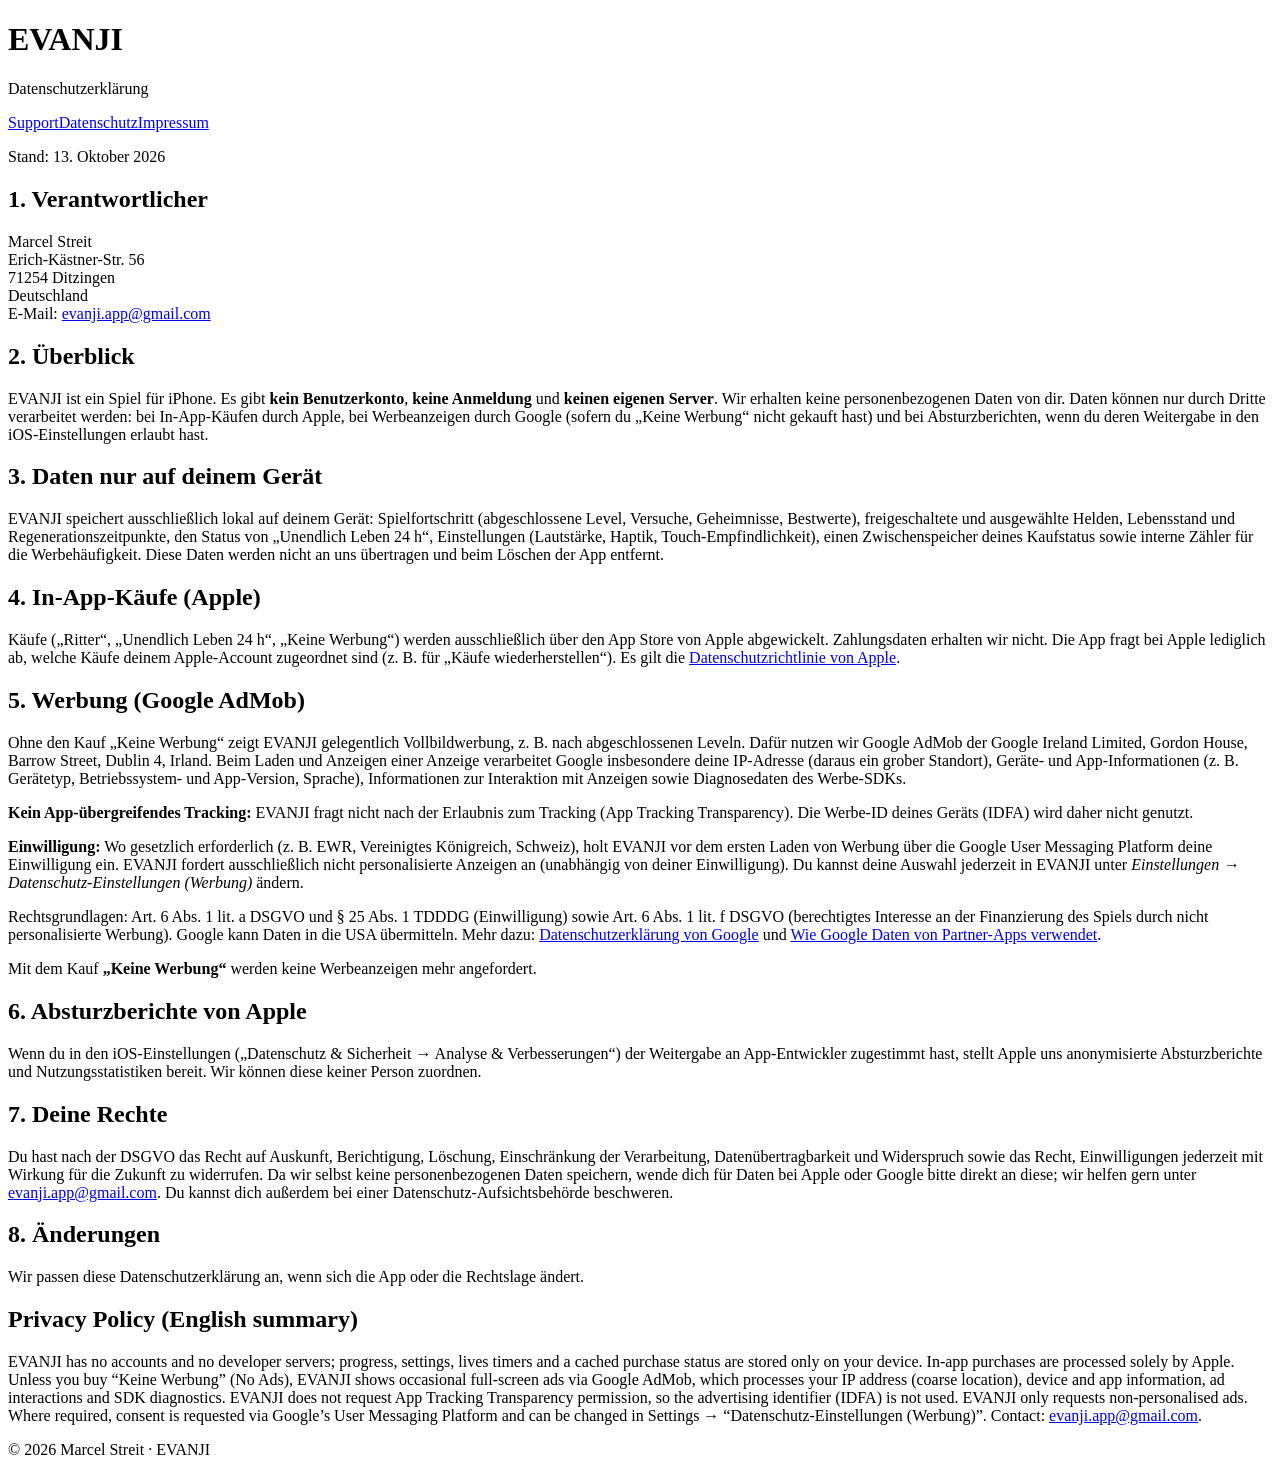
==== datenschutz.html @ aca03894 "EVANJI website: datenschutz.html" ====
<!doctype html>
<html lang="de">
<head>
<meta charset="utf-8">
<meta name="viewport" content="width=device-width, initial-scale=1">
<title>EVANJI – Datenschutzerklärung</title>
<link rel="stylesheet" href="style.css">
</head>
<body>
<header><h1>EVANJI</h1><p>Datenschutzerklärung</p></header>
<nav><a href="index.html">Support</a><a href="datenschutz.html">Datenschutz</a><a href="impressum.html">Impressum</a></nav>
<main>
<p class="note">Stand: 13. Oktober 2026</p>

<section>
<h2>1. Verantwortlicher</h2>
<p>Marcel Streit<br>Erich-Kästner-Str. 56<br>71254 Ditzingen<br>Deutschland<br>E-Mail: <a href="mailto:evanji.app@gmail.com">evanji.app@gmail.com</a></p>
</section>

<section>
<h2>2. Überblick</h2>
<p>EVANJI ist ein Spiel für iPhone. Es gibt <strong>kein Benutzerkonto</strong>, <strong>keine Anmeldung</strong> und
<strong>keinen eigenen Server</strong>. Wir erhalten keine personenbezogenen Daten von dir. Daten können nur durch Dritte
verarbeitet werden: bei In-App-Käufen durch Apple, bei Werbeanzeigen durch Google (sofern du „Keine Werbung“ nicht gekauft
hast) und bei Absturzberichten, wenn du deren Weitergabe in den iOS-Einstellungen erlaubt hast.</p>
</section>

<section>
<h2>3. Daten nur auf deinem Gerät</h2>
<p>EVANJI speichert ausschließlich lokal auf deinem Gerät: Spielfortschritt (abgeschlossene Level, Versuche, Geheimnisse,
Bestwerte), freigeschaltete und ausgewählte Helden, Lebensstand und Regenerationszeitpunkte, den Status von „Unendlich
Leben 24 h“, Einstellungen (Lautstärke, Haptik, Touch-Empfindlichkeit), einen Zwischenspeicher deines Kaufstatus sowie
interne Zähler für die Werbehäufigkeit. Diese Daten werden nicht an uns übertragen und beim Löschen der App entfernt.</p>
</section>

<section>
<h2>4. In-App-Käufe (Apple)</h2>
<p>Käufe („Ritter“, „Unendlich Leben 24 h“, „Keine Werbung“) werden ausschließlich über den App Store von Apple
abgewickelt. Zahlungsdaten erhalten wir nicht. Die App fragt bei Apple lediglich ab, welche Käufe deinem Apple-Account
zugeordnet sind (z. B. für „Käufe wiederherstellen“). Es gilt die
<a href="https://www.apple.com/legal/privacy/">Datenschutzrichtlinie von Apple</a>.</p>
</section>

<section>
<h2>5. Werbung (Google AdMob)</h2>
<p>Ohne den Kauf „Keine Werbung“ zeigt EVANJI gelegentlich Vollbildwerbung, z. B. nach abgeschlossenen Leveln. Dafür
nutzen wir Google AdMob der Google Ireland Limited, Gordon House, Barrow Street, Dublin 4, Irland. Beim Laden und Anzeigen
einer Anzeige verarbeitet Google insbesondere deine IP-Adresse (daraus ein grober Standort), Geräte- und App-Informationen
(z. B. Gerätetyp, Betriebssystem- und App-Version, Sprache), Informationen zur Interaktion mit Anzeigen sowie
Diagnosedaten des Werbe-SDKs.</p>
<p><strong>Kein App-übergreifendes Tracking:</strong> EVANJI fragt nicht nach der Erlaubnis zum Tracking (App Tracking
Transparency). Die Werbe-ID deines Geräts (IDFA) wird daher nicht genutzt.</p>
<p><strong>Einwilligung:</strong> Wo gesetzlich erforderlich (z. B. EWR, Vereinigtes Königreich, Schweiz), holt EVANJI vor dem
ersten Laden von Werbung über die Google User Messaging Platform deine Einwilligung ein. EVANJI fordert ausschließlich nicht
personalisierte Anzeigen an (unabhängig von deiner Einwilligung). Du kannst deine Auswahl jederzeit in EVANJI unter
<em>Einstellungen → Datenschutz-Einstellungen (Werbung)</em> ändern.</p>
<p>Rechtsgrundlagen: Art. 6 Abs. 1 lit. a DSGVO und § 25 Abs. 1 TDDDG (Einwilligung) sowie Art. 6 Abs. 1 lit. f DSGVO
(berechtigtes Interesse an der Finanzierung des Spiels durch nicht personalisierte Werbung). Google kann Daten in die USA
übermitteln. Mehr dazu: <a href="https://policies.google.com/privacy">Datenschutzerklärung von Google</a> und
<a href="https://policies.google.com/technologies/partner-sites">Wie Google Daten von Partner-Apps verwendet</a>.</p>
<p>Mit dem Kauf <strong>„Keine Werbung“</strong> werden keine Werbeanzeigen mehr angefordert.</p>
</section>

<section>
<h2>6. Absturzberichte von Apple</h2>
<p>Wenn du in den iOS-Einstellungen („Datenschutz &amp; Sicherheit → Analyse &amp; Verbesserungen“) der Weitergabe an
App-Entwickler zugestimmt hast, stellt Apple uns anonymisierte Absturzberichte und Nutzungsstatistiken bereit. Wir können
diese keiner Person zuordnen.</p>
</section>

<section>
<h2>7. Deine Rechte</h2>
<p>Du hast nach der DSGVO das Recht auf Auskunft, Berichtigung, Löschung, Einschränkung der Verarbeitung,
Datenübertragbarkeit und Widerspruch sowie das Recht, Einwilligungen jederzeit mit Wirkung für die Zukunft zu widerrufen.
Da wir selbst keine personenbezogenen Daten speichern, wende dich für Daten bei Apple oder Google bitte direkt an diese;
wir helfen gern unter <a href="mailto:evanji.app@gmail.com">evanji.app@gmail.com</a>. Du kannst dich außerdem bei einer
Datenschutz-Aufsichtsbehörde beschweren.</p>
</section>

<section>
<h2>8. Änderungen</h2>
<p>Wir passen diese Datenschutzerklärung an, wenn sich die App oder die Rechtslage ändert.</p>
</section>

<section lang="en">
<h2>Privacy Policy (English summary)</h2>
<p>EVANJI has no accounts and no developer servers; progress, settings, lives timers and a cached purchase status are
stored only on your device. In-app purchases are processed solely by Apple. Unless you buy “Keine Werbung” (No Ads),
EVANJI shows occasional full-screen ads via Google AdMob, which processes your IP address (coarse location), device and
app information, ad interactions and SDK diagnostics. EVANJI does not request App Tracking Transparency permission, so
the advertising identifier (IDFA) is not used. EVANJI only requests non-personalised ads. Where required, consent is requested via Google’s User Messaging Platform
and can be changed in Settings → “Datenschutz-Einstellungen (Werbung)”. Contact: <a href="mailto:evanji.app@gmail.com">evanji.app@gmail.com</a>.</p>
</section>
</main>
<footer>© 2026 Marcel Streit · EVANJI</footer>
</body>
</html>
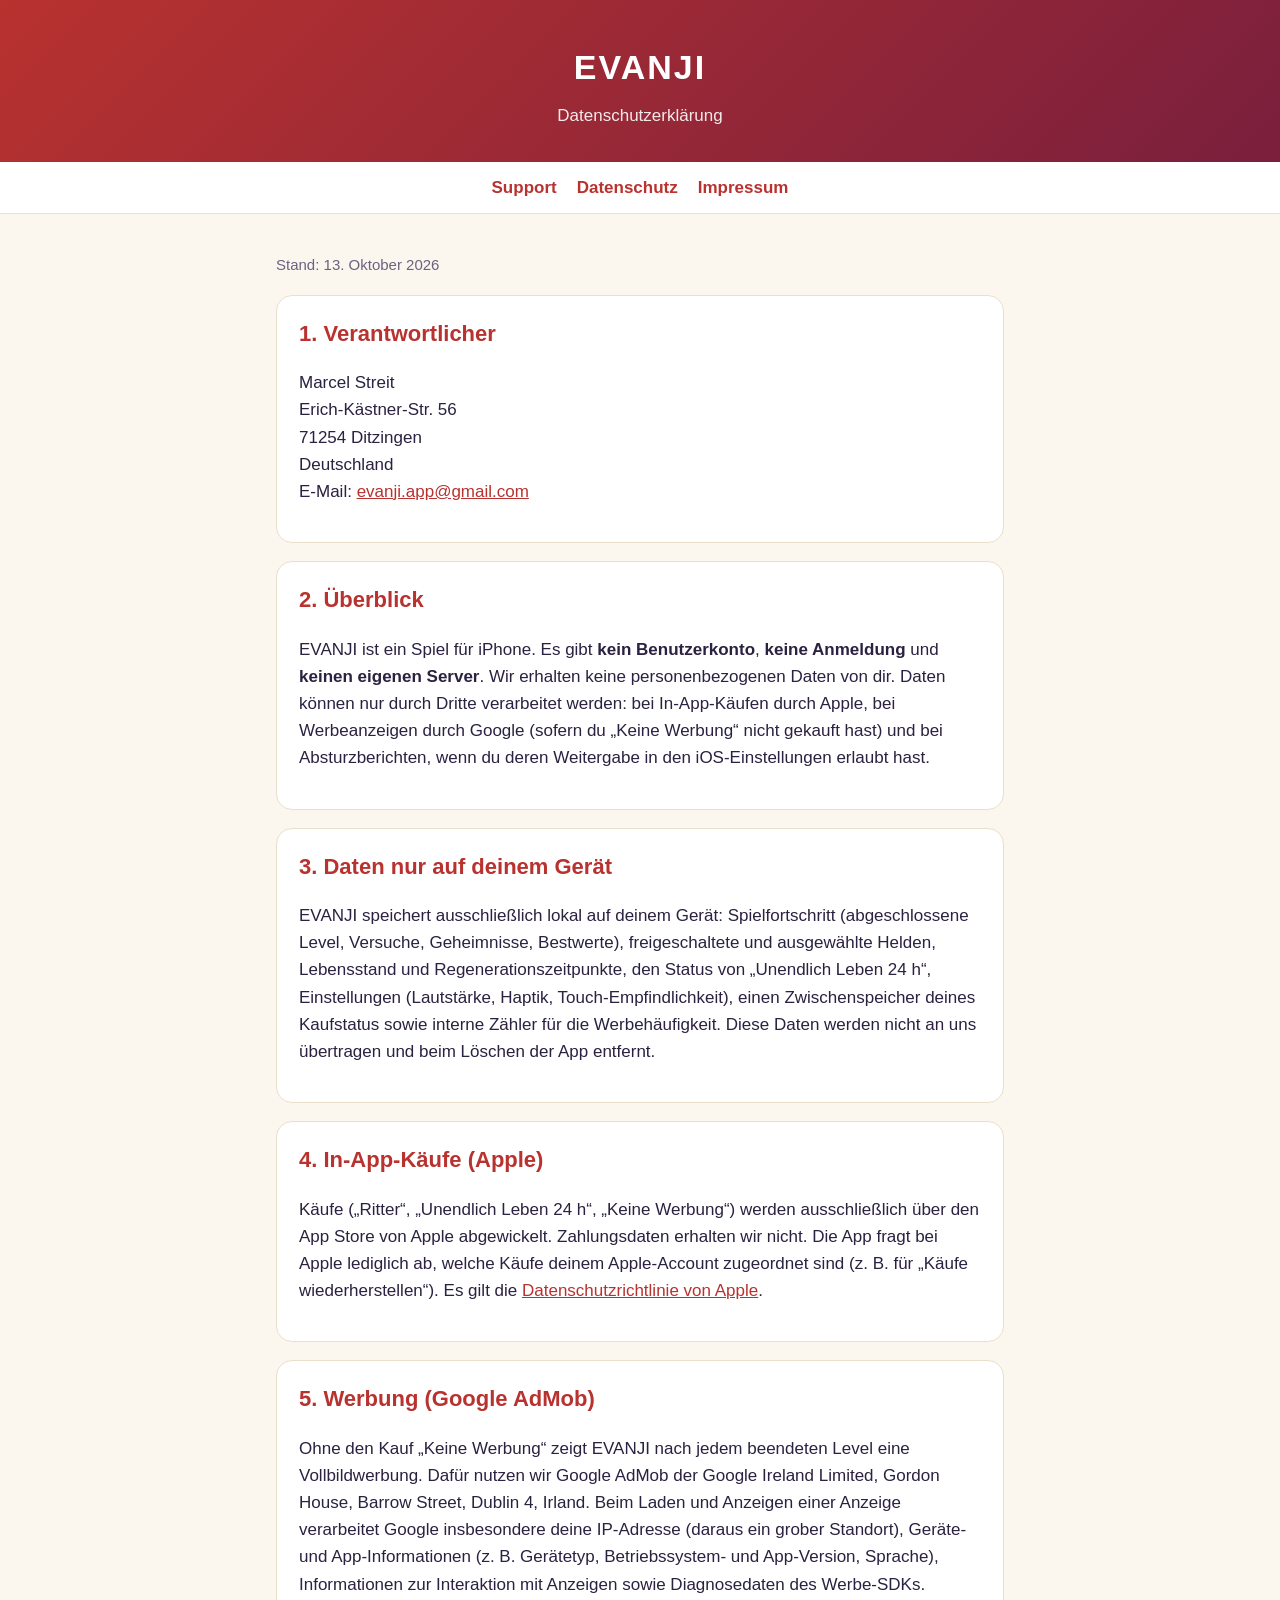
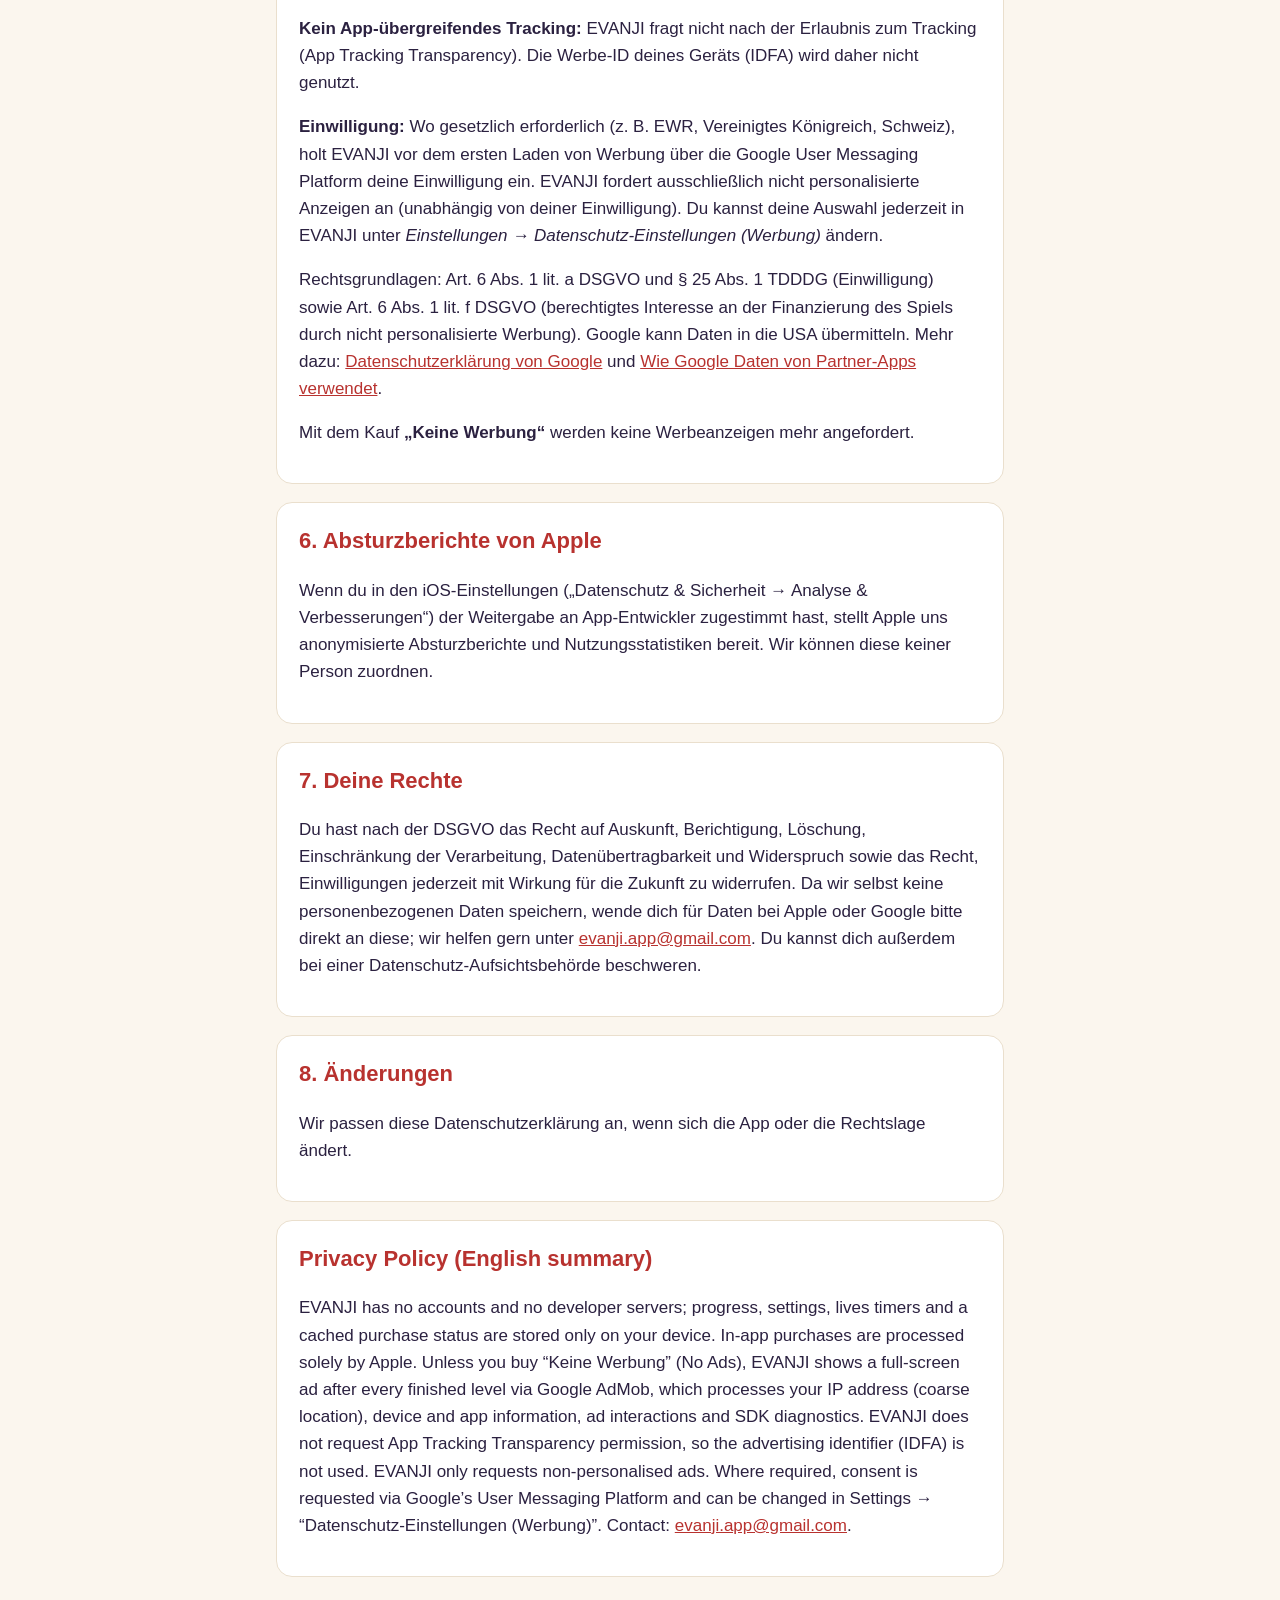
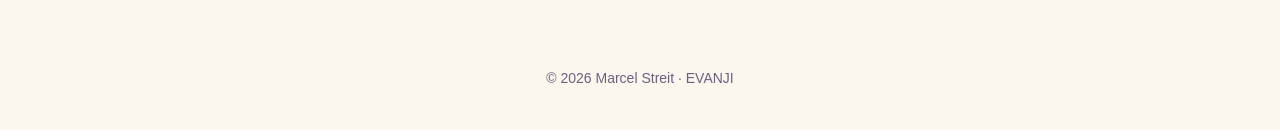
==== commit 01fb2546: "Datenschutz: Werbung nach jedem beendeten Level" ====
--- a/datenschutz.html
+++ b/datenschutz.html
@@ -43,7 +43,7 @@
 
 <section>
 <h2>5. Werbung (Google AdMob)</h2>
-<p>Ohne den Kauf „Keine Werbung“ zeigt EVANJI gelegentlich Vollbildwerbung, z. B. nach abgeschlossenen Leveln. Dafür
+<p>Ohne den Kauf „Keine Werbung“ zeigt EVANJI nach jedem beendeten Level eine Vollbildwerbung. Dafür
 nutzen wir Google AdMob der Google Ireland Limited, Gordon House, Barrow Street, Dublin 4, Irland. Beim Laden und Anzeigen
 einer Anzeige verarbeitet Google insbesondere deine IP-Adresse (daraus ein grober Standort), Geräte- und App-Informationen
 (z. B. Gerätetyp, Betriebssystem- und App-Version, Sprache), Informationen zur Interaktion mit Anzeigen sowie
@@ -86,7 +86,7 @@
 <h2>Privacy Policy (English summary)</h2>
 <p>EVANJI has no accounts and no developer servers; progress, settings, lives timers and a cached purchase status are
 stored only on your device. In-app purchases are processed solely by Apple. Unless you buy “Keine Werbung” (No Ads),
-EVANJI shows occasional full-screen ads via Google AdMob, which processes your IP address (coarse location), device and
+EVANJI shows a full-screen ad after every finished level via Google AdMob, which processes your IP address (coarse location), device and
 app information, ad interactions and SDK diagnostics. EVANJI does not request App Tracking Transparency permission, so
 the advertising identifier (IDFA) is not used. EVANJI only requests non-personalised ads. Where required, consent is requested via Google’s User Messaging Platform
 and can be changed in Settings → “Datenschutz-Einstellungen (Werbung)”. Contact: <a href="mailto:evanji.app@gmail.com">evanji.app@gmail.com</a>.</p>
--- a/style.css
+++ b/style.css
@@ -0,0 +1,22 @@
+:root {
+  --bg: #fbf6ee; --card: #ffffff; --ink: #2b2140; --muted: #6b6280;
+  --accent: #b8322f; --gold: #d9a531; --line: #eadfcd;
+}
+@media (prefers-color-scheme: dark) {
+  :root { --bg: #1d1828; --card: #272137; --ink: #f3eefb; --muted: #b7aecb; --accent: #ff7a6b; --gold: #f0c35a; --line: #3a3150; }
+}
+* { box-sizing: border-box; }
+body { margin: 0; background: var(--bg); color: var(--ink);
+  font: 17px/1.6 -apple-system, BlinkMacSystemFont, "SF Pro Text", "Segoe UI", Roboto, sans-serif; }
+header { background: linear-gradient(135deg, #b8322f, #7a1f3d); color: #fff; padding: 40px 16px 32px; text-align: center; }
+header h1 { margin: 0; font-size: 34px; letter-spacing: 0.06em; }
+header p { margin: 8px 0 0; opacity: 0.9; }
+nav { display: flex; justify-content: center; gap: 20px; padding: 12px 16px; border-bottom: 1px solid var(--line); background: var(--card); }
+nav a { color: var(--accent); text-decoration: none; font-weight: 600; }
+main { max-width: 760px; margin: 0 auto; padding: 24px 16px 48px; }
+section { background: var(--card); border: 1px solid var(--line); border-radius: 16px; padding: 20px 22px; margin: 18px 0; }
+h2 { margin-top: 0; font-size: 22px; color: var(--accent); }
+h3 { font-size: 18px; margin-bottom: 4px; }
+a { color: var(--accent); }
+.note { color: var(--muted); font-size: 15px; }
+footer { text-align: center; color: var(--muted); font-size: 14px; padding: 24px 16px 40px; }
